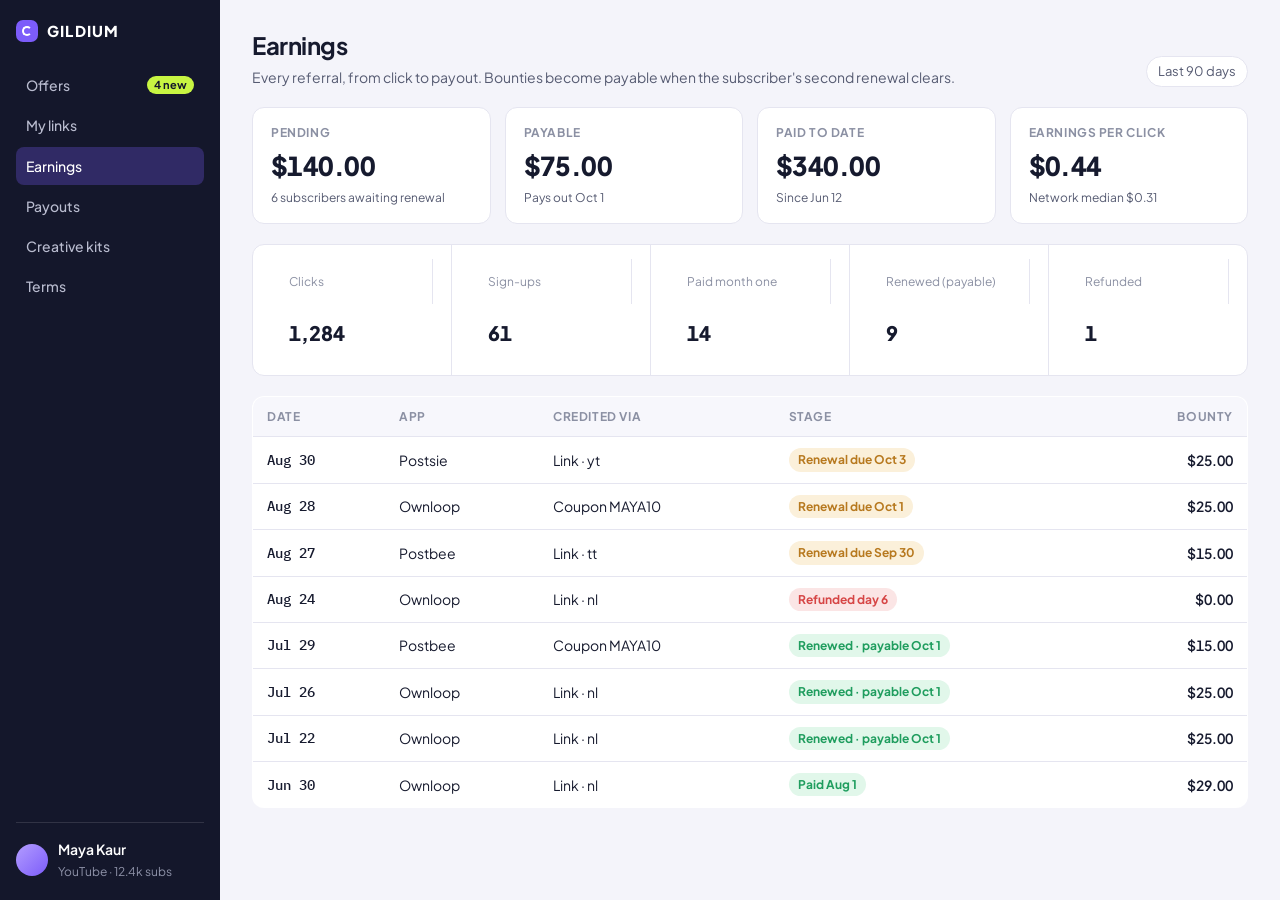
==== prototype/earnings.html @ 83ad8ab4 "site: Gildium brand restyle, build to repo root for branch-based Pages Violet hero, lime call-to-act" ====
<!doctype html><html><head><meta charset="utf-8"><title>Earnings</title><link rel="stylesheet" href="fonts.css"><link rel="stylesheet" href="app.css"></head><body><div class="app"><aside class="side"><div class="brand"><i></i>Gildium</div><nav class="nav">
<a href="#" class="">Offers <span class="n">4 new</span></a><a href="#" class="">My links</a><a href="#" class="on">Earnings</a><a href="#" class="">Payouts</a><a href="#">Creative kits</a><a href="#">Terms</a></nav>
<div class="who"><div class="avatar"></div><div><b>Maya Kaur</b><span>YouTube · 12.4k subs</span></div></div></aside>
<main class="main">
<div class="top"><div><h1>Earnings</h1><p class="sub">Every referral, from click to payout. Bounties become payable when the subscriber's second renewal clears.</p></div><span class="chip">Last 90 days</span></div>
<div class="tiles"><div class="tile"><div class="l">Pending</div><div class="v">$140.00</div><div class="d">6 subscribers awaiting renewal</div></div><div class="tile"><div class="l">Payable</div><div class="v">$75.00</div><div class="d">Pays out Oct 1</div></div><div class="tile"><div class="l">Paid to date</div><div class="v">$340.00</div><div class="d">Since Jun 12</div></div><div class="tile"><div class="l">Earnings per click</div><div class="v">$0.44</div><div class="d">Network median $0.31</div></div></div>
<div class="funnel"><div><div class="l">Clicks</div><div class="v">1,284</div></div><div><div class="l">Sign-ups</div><div class="v">61</div></div><div><div class="l">Paid month one</div><div class="v">14</div></div><div><div class="l">Renewed (payable)</div><div class="v">9</div></div><div><div class="l">Refunded</div><div class="v">1</div></div></div>
<table><thead><tr><th>Date</th><th>App</th><th>Credited via</th><th>Stage</th><th class="num">Bounty</th></tr></thead><tbody>
<tr><td class="mono">Aug 30</td><td>Postsie</td><td>Link · yt</td><td><span class="pill hold">Renewal due Oct 3</span></td><td class="num">$25.00</td></tr>
<tr><td class="mono">Aug 28</td><td>Ownloop</td><td>Coupon MAYA10</td><td><span class="pill hold">Renewal due Oct 1</span></td><td class="num">$25.00</td></tr>
<tr><td class="mono">Aug 27</td><td>Postbee</td><td>Link · tt</td><td><span class="pill hold">Renewal due Sep 30</span></td><td class="num">$15.00</td></tr>
<tr><td class="mono">Aug 24</td><td>Ownloop</td><td>Link · nl</td><td><span class="pill bad">Refunded day 6</span></td><td class="num">$0.00</td></tr>
<tr><td class="mono">Jul 29</td><td>Postbee</td><td>Coupon MAYA10</td><td><span class="pill paid">Renewed · payable Oct 1</span></td><td class="num">$15.00</td></tr>
<tr><td class="mono">Jul 26</td><td>Ownloop</td><td>Link · nl</td><td><span class="pill paid">Renewed · payable Oct 1</span></td><td class="num">$25.00</td></tr>
<tr><td class="mono">Jul 22</td><td>Ownloop</td><td>Link · nl</td><td><span class="pill paid">Renewed · payable Oct 1</span></td><td class="num">$25.00</td></tr>
<tr><td class="mono">Jun 30</td><td>Ownloop</td><td>Link · nl</td><td><span class="pill paid">Paid Aug 1</span></td><td class="num">$29.00</td></tr>
</tbody></table></main></div></body></html>
---- prototype/fonts.css ----
@font-face {
  font-family: 'IBM Plex Mono';
  font-style: normal;
  font-weight: 500;
  font-display: swap;
  src: url([data-uri]) format('woff2');
  unicode-range: U+0000-00FF, U+0131, U+0152-0153, U+02BB-02BC, U+02C6, U+02DA, U+02DC, U+0304, U+0308, U+0329, U+2000-206F, U+20AC, U+2122, U+2191, U+2193, U+2212, U+2215, U+FEFF, U+FFFD;
}
@font-face {
  font-family: 'Plus Jakarta Sans';
  font-style: normal;
  font-weight: 400;
  font-display: swap;
  src: url([data-uri]) format('woff2');
  unicode-range: U+0000-00FF, U+0131, U+0152-0153, U+02BB-02BC, U+02C6, U+02DA, U+02DC, U+0304, U+0308, U+0329, U+2000-206F, U+20AC, U+2122, U+2191, U+2193, U+2212, U+2215, U+FEFF, U+FFFD;
}
@font-face {
  font-family: 'Plus Jakarta Sans';
  font-style: normal;
  font-weight: 500;
  font-display: swap;
  src: url([data-uri]) format('woff2');
  unicode-range: U+0000-00FF, U+0131, U+0152-0153, U+02BB-02BC, U+02C6, U+02DA, U+02DC, U+0304, U+0308, U+0329, U+2000-206F, U+20AC, U+2122, U+2191, U+2193, U+2212, U+2215, U+FEFF, U+FFFD;
}
@font-face {
  font-family: 'Plus Jakarta Sans';
  font-style: normal;
  font-weight: 600;
  font-display: swap;
  src: url([data-uri]) format('woff2');
  unicode-range: U+0000-00FF, U+0131, U+0152-0153, U+02BB-02BC, U+02C6, U+02DA, U+02DC, U+0304, U+0308, U+0329, U+2000-206F, U+20AC, U+2122, U+2191, U+2193, U+2212, U+2215, U+FEFF, U+FFFD;
}
@font-face {
  font-family: 'Plus Jakarta Sans';
  font-style: normal;
  font-weight: 700;
  font-display: swap;
  src: url([data-uri]) format('woff2');
  unicode-range: U+0000-00FF, U+0131, U+0152-0153, U+02BB-02BC, U+02C6, U+02DA, U+02DC, U+0304, U+0308, U+0329, U+2000-206F, U+20AC, U+2122, U+2191, U+2193, U+2212, U+2215, U+FEFF, U+FFFD;
}
@font-face {
  font-family: 'Plus Jakarta Sans';
  font-style: normal;
  font-weight: 800;
  font-display: swap;
  src: url([data-uri]) format('woff2');
  unicode-range: U+0000-00FF, U+0131, U+0152-0153, U+02BB-02BC, U+02C6, U+02DA, U+02DC, U+0304, U+0308, U+0329, U+2000-206F, U+20AC, U+2122, U+2191, U+2193, U+2212, U+2215, U+FEFF, U+FFFD;
}
---- prototype/app.css ----
:root{
  --bg:#F4F4FA; --surface:#FFFFFF; --surface-2:#F7F7FC; --line:#E5E5F0; --line-strong:#C9C9DC;
  --ink:#161A2E; --ink-2:#565B72; --ink-3:#8B90A3;
  --accent:#7C5CFA; --accent-ink:#FFFFFF; --accent-soft:#EEEAFF;
  --lime:#C8F542; --lime-ink:#14172B;
  --paid:#1F9D5E; --paid-soft:#E1F7EA; --hold:#B7791F; --hold-soft:#FBF0DA; --bad:#D64545; --bad-soft:#FBE5E5;
  --radius:12px;
}
*{box-sizing:border-box}
html,body{margin:0;height:100%}
body{font-family:"Plus Jakarta Sans",system-ui,-apple-system,"Segoe UI",sans-serif;font-size:14px;line-height:1.45;color:var(--ink);background:var(--bg);-webkit-font-smoothing:antialiased}
.mono{font-family:"IBM Plex Mono",Menlo,Consolas,monospace;font-variant-numeric:tabular-nums}
.app{display:grid;grid-template-columns:220px 1fr;min-height:100vh}
.side{background:#14172B;color:#C9CBDA;padding:20px 16px;display:flex;flex-direction:column;gap:24px}
.brand{display:flex;align-items:center;gap:9px;font-weight:800;font-size:15px;color:#fff;letter-spacing:.08em;text-transform:uppercase}
.brand i{display:inline-block;width:22px;height:22px;border-radius:7px;background:var(--accent);position:relative}
.brand i::after{content:"";position:absolute;left:6px;top:6px;width:10px;height:10px;border-radius:50%;border:2.5px solid #fff;border-right-color:transparent;box-sizing:border-box}
.nav{display:flex;flex-direction:column;gap:2px}
.nav a{display:flex;justify-content:space-between;align-items:center;padding:9px 10px;border-radius:8px;color:#B9BCCF;text-decoration:none;font-weight:500}
.nav a.on{background:rgba(124,92,250,.28);color:#fff}
.nav a .n{font-size:11px;background:var(--lime);color:var(--lime-ink);border-radius:999px;padding:1px 7px;font-weight:700}
.side .who{margin-top:auto;display:flex;gap:10px;align-items:center;padding-top:16px;border-top:1px solid rgba(255,255,255,.12)}
.avatar{width:32px;height:32px;border-radius:50%;background:linear-gradient(135deg,#B39DFF,#7C5CFA);flex:none}
.who b{display:block;color:#fff;font-weight:600}
.who span{font-size:12px;color:#8E92A8}
.main{padding:28px 32px;display:flex;flex-direction:column;gap:20px}
.top{display:flex;justify-content:space-between;align-items:flex-end;gap:16px}
h1{font-size:24px;font-weight:700;margin:0;letter-spacing:-0.02em}
.sub{color:var(--ink-2);margin:4px 0 0}
.chips{display:flex;gap:8px;flex-wrap:wrap}
.chip{border:1px solid var(--line);background:var(--surface);border-radius:999px;padding:5px 11px;font-size:13px;color:var(--ink-2)}
.chip.on{background:var(--accent);color:#fff;border-color:var(--accent)}
.grid{display:grid;grid-template-columns:repeat(3,1fr);gap:14px}
.card{background:var(--surface);border:1px solid var(--line);border-radius:var(--radius);padding:16px;display:flex;flex-direction:column;gap:12px}
.card .hd{display:flex;gap:12px;align-items:flex-start}
.mark{width:40px;height:40px;border-radius:10px;flex:none;display:grid;place-items:center;color:#fff;font-weight:800;font-size:18px}
.card h3{margin:0;font-size:16px;font-weight:700}
.card .tag{font-size:12px;color:var(--ink-3)}
.card p{margin:0;color:var(--ink-2)}
.meta{display:flex;justify-content:space-between;align-items:flex-end;border-top:1px solid var(--line);padding-top:12px;margin-top:auto}
.bounty{font-size:22px;font-weight:800;letter-spacing:-0.02em;font-variant-numeric:tabular-nums}
.bounty small{display:block;font-size:11px;color:var(--ink-3);font-weight:600;letter-spacing:.04em;text-transform:uppercase}
.btn{background:var(--accent);color:var(--accent-ink);border:0;border-radius:9px;padding:9px 14px;font-weight:700;font-size:13px;font-family:inherit}
.btn.ghost{background:var(--surface);color:var(--ink);border:1px solid var(--line-strong)}
.pill{display:inline-flex;align-items:center;gap:6px;font-size:12px;font-weight:700;padding:3px 9px;border-radius:999px}
.pill.kitready{background:var(--paid-soft);color:var(--paid)}
.pill.new{background:var(--accent-soft);color:var(--accent)}
.pill.hold{background:var(--hold-soft);color:var(--hold)}
.pill.paid{background:var(--paid-soft);color:var(--paid)}
.pill.bad{background:var(--bad-soft);color:var(--bad)}
.pill.sub{background:var(--surface-2);color:var(--ink-2);border:1px solid var(--line)}
.two{display:grid;grid-template-columns:1.4fr 1fr;gap:16px;align-items:start}
.panel{background:var(--surface);border:1px solid var(--line);border-radius:var(--radius);padding:18px;display:flex;flex-direction:column;gap:14px}
.panel h2{margin:0;font-size:12px;font-weight:700;letter-spacing:.06em;text-transform:uppercase;color:var(--ink-3)}
.ledger{display:flex;flex-direction:column;gap:8px}
.ledger div{display:flex;align-items:baseline;gap:8px}
.ledger div span:first-child{color:var(--ink-2)}
.ledger div::after{content:"";flex:1;border-bottom:1px dotted var(--line-strong);order:2;transform:translateY(-4px)}
.ledger div span:last-child{order:3;font-weight:600;font-variant-numeric:tabular-nums}
.linkbox{display:flex;gap:8px;align-items:center;background:var(--surface-2);border:1px solid var(--line);border-radius:9px;padding:10px 12px}
.linkbox code{flex:1;font-family:"IBM Plex Mono",Menlo,monospace;font-size:13px;color:var(--ink);overflow:hidden;text-overflow:ellipsis;white-space:nowrap}
.kit{list-style:none;margin:0;padding:0;display:flex;flex-direction:column}
.kit li{display:flex;justify-content:space-between;gap:12px;padding:9px 0;border-bottom:1px solid var(--line)}
.kit li:last-child{border-bottom:0}
.kit li span:last-child{color:var(--ink-3);font-size:12px}
.tiles{display:grid;grid-template-columns:repeat(4,1fr);gap:14px}
.tile{background:var(--surface);border:1px solid var(--line);border-radius:var(--radius);padding:16px 18px}
.tile .l{font-size:12px;color:var(--ink-3);text-transform:uppercase;letter-spacing:.05em;font-weight:700}
.tile .v{font-size:26px;font-weight:800;letter-spacing:-0.02em;margin-top:6px;font-variant-numeric:tabular-nums}
.tile .d{font-size:12px;color:var(--ink-2);margin-top:4px}
table{width:100%;border-collapse:collapse;background:var(--surface);border:1px solid var(--line);border-radius:var(--radius);overflow:hidden}
th,td{padding:11px 14px;text-align:left;border-bottom:1px solid var(--line);vertical-align:middle}
th{font-size:12px;color:var(--ink-3);text-transform:uppercase;letter-spacing:.05em;font-weight:700;background:var(--surface-2)}
tr:last-child td{border-bottom:0}
td.num{font-variant-numeric:tabular-nums;text-align:right;font-weight:600}
th.num{text-align:right}
.funnel{display:flex;gap:0;background:var(--surface);border:1px solid var(--line);border-radius:var(--radius);overflow:hidden}
.funnel div{flex:1;padding:14px 18px;border-right:1px solid var(--line)}
.funnel div:last-child{border-right:0}
.funnel .l{font-size:12px;color:var(--ink-3)}
.funnel .v{font-size:20px;font-weight:800;font-variant-numeric:tabular-nums}
.shot{height:150px;border-radius:10px;background:linear-gradient(160deg,#F1EEFF,#E4DEFF);border:1px solid var(--line);position:relative;overflow:hidden}
.shot::before{content:"";position:absolute;left:14px;top:14px;right:14px;height:10px;border-radius:4px;background:#CFC6F5}
.shot::after{content:"";position:absolute;left:14px;top:34px;width:55%;bottom:14px;border-radius:6px;background:#fff;border:1px solid var(--line)}
.about p{margin:0 0 10px;color:var(--ink-2)}
.note{font-size:12px;color:var(--ink-3)}
.otype{font-size:11px;font-weight:700;letter-spacing:.06em;text-transform:uppercase;color:var(--accent)}
.net{display:inline-flex;align-items:center;gap:6px;font-weight:600}
.net i{width:8px;height:8px;border-radius:2px;display:inline-block;background:var(--accent)}
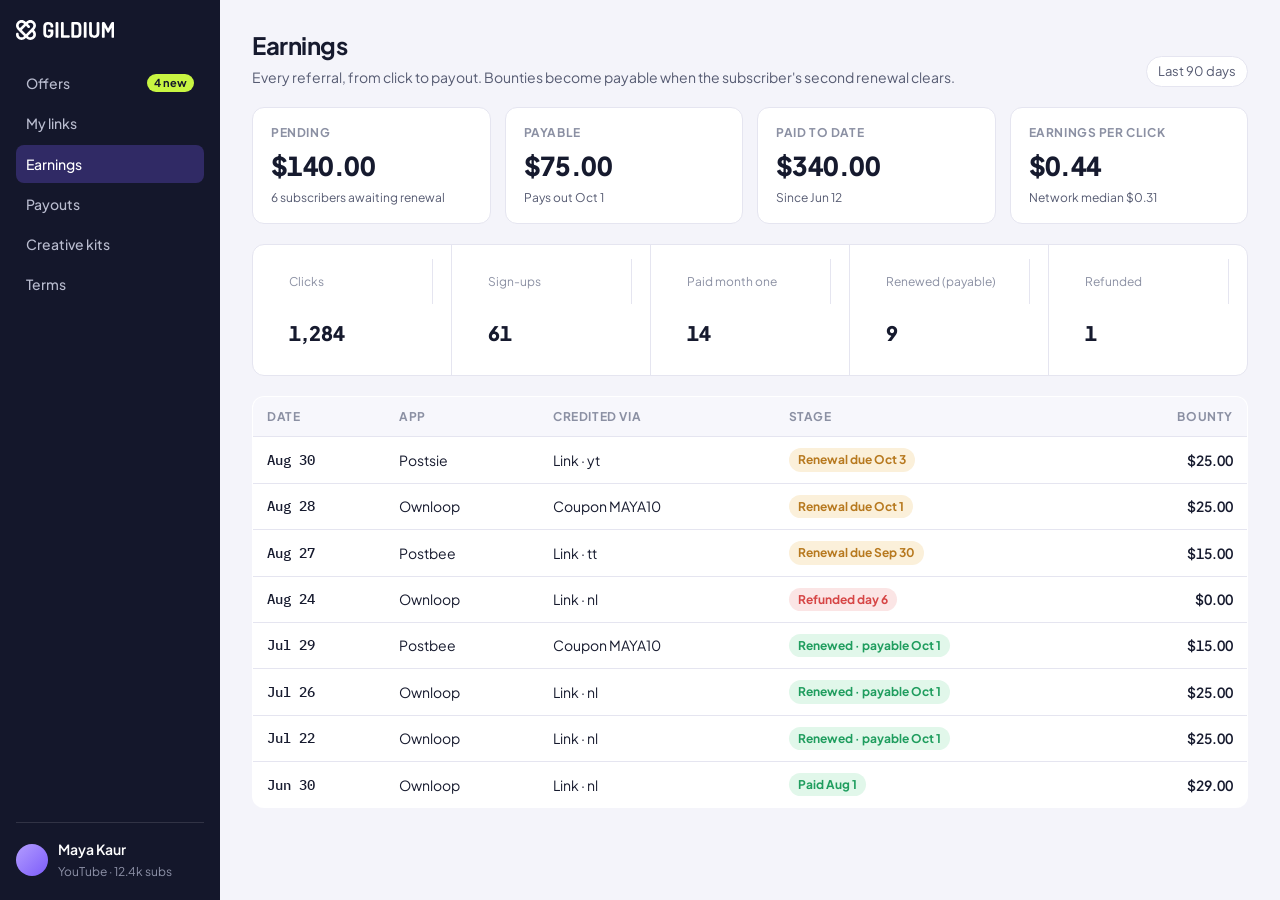
==== commit ebdb8f5a: "site: Gildium logo, product favicons, screenshot per step, drop iOS wording Logo SVG in the header, " ====
--- a/prototype/earnings.html
+++ b/prototype/earnings.html
@@ -1,4 +1,5 @@
-<!doctype html><html><head><meta charset="utf-8"><title>Earnings</title><link rel="stylesheet" href="fonts.css"><link rel="stylesheet" href="app.css"></head><body><div class="app"><aside class="side"><div class="brand"><i></i>Gildium</div><nav class="nav">
+<!doctype html><html><head><meta charset="utf-8"><title>Earnings</title><link rel="stylesheet" href="fonts.css"><link rel="stylesheet" href="app.css"></head><body><div class="app"><aside class="side"><div class="brand"><svg class="" aria-label="Gildium" role="img" width="118" height="24" viewBox="0 0 118 24" fill="none" xmlns="http://www.w3.org/2000/svg"><path d="M17.2554 -1.14441e-05C15.4596 0.00258827 13.7451 0.7523 12.4754 2.02456L11.976 2.52477L11.4148 1.96245C10.1518 0.696924 8.47266 -1.14441e-05 6.68662 -1.14441e-05C4.90042 -1.14441e-05 3.2214 0.696924 1.9584 1.96245C-0.648682 4.57473 -0.648682 8.82532 1.9584 11.4376L4.76608 14.2509L9.72986 19.2244L9.21187 19.7434C7.84077 21.1173 5.55918 21.1557 4.19389 19.776C3.53788 19.113 3.17683 18.2342 3.17683 17.3C3.17683 17.1688 3.18385 17.0386 3.1982 16.91C3.25041 16.4371 3.07622 15.9674 2.74035 15.6308C1.8042 14.6928 0.182738 15.2443 0.03969 16.5633C0.0132788 16.8064 0 17.0522 0 17.3C0 19.0896 0.695542 20.7723 1.9584 22.0377C3.26201 23.3439 4.97431 23.9969 6.68662 23.9969C8.39907 23.9969 10.1114 23.3439 11.4148 22.0377L11.9762 21.4752L12.5375 22.0377C13.8006 23.3032 15.4796 24 17.2658 24C19.0518 24 20.7308 23.3032 21.994 22.0377C23.2567 20.7723 23.9522 19.0896 23.9522 17.3C23.9522 15.5104 23.2567 13.8279 21.994 12.5624L21.4326 12.0001L21.994 11.4376C24.6009 8.82532 24.6009 4.57473 21.994 1.96245C20.7308 0.696772 19.0515 -1.14441e-05 17.2655 -1.14441e-05C17.2621 -1.14441e-05 17.2587 -1.14441e-05 17.2554 -1.14441e-05ZM16.3617 9.16965C16.9818 8.54813 16.9818 7.54052 16.3617 6.91885L14.2225 4.77557L14.7404 4.25685C15.4096 3.58608 16.3122 3.18484 17.2589 3.183C18.1989 3.18132 19.083 3.54722 19.7475 4.2131C21.116 5.58433 21.116 7.81556 19.7475 9.18678L19.1863 9.74926L18.4375 10.4996L11.976 16.9736L7.01241 12.0001L11.976 7.02638L14.1152 9.16965C14.4253 9.48049 14.8318 9.63591 15.2384 9.63591C15.6449 9.63591 16.0515 9.48049 16.3617 9.16965ZM4.20473 9.18678C2.83638 7.81556 2.83638 5.58433 4.20473 4.2131C4.88898 3.52749 5.78772 3.18484 6.68662 3.18484C7.58536 3.18484 8.48442 3.52764 9.16851 4.2131L9.72986 4.77557L4.76608 9.74926L4.20473 9.18678ZM14.741 19.744L14.2225 19.2244L19.1863 14.2509L19.7475 14.8132C20.4798 15.5471 20.849 16.5482 20.7635 17.5971C20.7047 18.3185 20.4206 19.0087 19.9542 19.5614C19.2817 20.3588 18.326 20.8069 17.3004 20.8168C17.2897 20.8168 17.2789 20.817 17.2681 20.817C16.3192 20.817 15.4127 20.417 14.741 19.744Z" fill="currentColor"/><path d="M114.652 9.22145L111.639 14.5891C111.355 15.1053 110.917 15.2601 110.505 15.2601C110.093 15.2601 109.681 15.1053 109.398 14.5891L106.436 9.015V20.3181C106.436 21.0149 105.586 21.3762 104.762 21.3762C103.912 21.3762 103.088 21.0149 103.088 20.3181V4.18923C103.088 2.95053 103.912 2.51183 104.762 2.51183C105.972 2.51183 106.513 2.76989 107.363 4.29245L110.531 10.0731L113.699 4.29245C114.549 2.76989 115.115 2.51183 116.326 2.51183C117.176 2.51183 118 2.95053 118 4.18923V20.3181C118 21.0149 117.15 21.3762 116.326 21.3762C115.476 21.3762 114.652 21.0149 114.652 20.3181V9.22145Z" fill="currentColor"/><path d="M96.733 15.6214V3.54407C96.733 2.8215 97.5571 2.51183 98.407 2.51183C99.2312 2.51183 100.081 2.8215 100.081 3.54407V15.6214C100.081 19.931 97.3511 21.531 93.8999 21.531C90.423 21.531 87.7188 19.931 87.7188 15.6214V3.54407C87.7188 2.8215 88.5429 2.51183 89.3928 2.51183C90.217 2.51183 91.0669 2.8215 91.0669 3.54407V15.6214C91.0669 17.6343 92.1228 18.5891 93.8999 18.5891C95.677 18.5891 96.733 17.6343 96.733 15.6214Z" fill="currentColor"/><path d="M81.3574 20.3181V3.54407C81.3574 2.8215 82.1816 2.51183 83.0315 2.51183C83.8556 2.51183 84.7056 2.8215 84.7056 3.54407V20.3181C84.7056 21.0149 83.8556 21.3762 83.0315 21.3762C82.1816 21.3762 81.3574 21.0149 81.3574 20.3181Z" fill="currentColor"/><path d="M67.8855 2.51183H72.4441C75.8438 2.51183 78.4965 4.11181 78.4965 8.42145V15.4666C78.4965 19.7762 75.8438 21.3762 72.4441 21.3762H67.8855C67.0098 21.3762 66.4175 20.8859 66.4175 20.3439V3.54407C66.4175 3.00214 67.0098 2.51183 67.8855 2.51183ZM72.4441 5.45374H69.7656V18.4343H72.4441C74.1439 18.4343 75.1484 17.4794 75.1484 15.4666V8.42145C75.1484 6.40857 74.1439 5.45374 72.4441 5.45374Z" fill="currentColor"/><path d="M63.5747 21.3762H55.4104C54.6635 21.3762 53.9424 21.0149 53.9424 20.3181V3.54407C53.9424 2.8215 54.7665 2.51183 55.6164 2.51183C56.4406 2.51183 57.2905 2.8215 57.2905 3.54407V18.4343H63.5747C64.2443 18.4343 64.5791 19.1568 64.5791 19.9052C64.5791 20.6278 64.2443 21.3762 63.5747 21.3762Z" fill="currentColor"/><path d="M47.5039 20.3181V3.54407C47.5039 2.8215 48.3281 2.51183 49.178 2.51183C50.0021 2.51183 50.852 2.8215 50.852 3.54407V20.3181C50.852 21.0149 50.0021 21.3762 49.178 21.3762C48.3281 21.3762 47.5039 21.0149 47.5039 20.3181Z" fill="currentColor"/><path d="M41.4912 8.00849C41.4139 6.7956 41.0018 5.45367 38.8127 5.45367C37.0871 5.45367 36.1084 6.40851 36.1084 8.42139V15.6213C36.1084 17.6342 37.0871 18.5891 38.7869 18.5891C40.461 18.5891 41.4912 17.6342 41.4912 15.6213V14.0988H39.405C38.7354 14.0988 38.3748 13.4536 38.3748 12.7826C38.3748 12.1375 38.7354 11.4665 39.405 11.4665H43.7833C44.453 11.4665 44.8393 11.9827 44.8393 12.5504V15.6213C44.8393 19.931 42.1865 21.531 38.7869 21.531C35.3873 21.531 32.7603 19.931 32.7603 15.6213V8.42139C32.7603 4.11175 35.413 2.51176 38.6839 2.51176C42.238 2.51176 44.8393 4.36981 44.8393 7.46656C44.8393 8.75687 44.2727 9.06655 43.1652 9.06655C42.2638 9.06655 41.5169 8.80849 41.4912 8.00849Z" fill="currentColor"/></svg>
+</div><nav class="nav">
 <a href="#" class="">Offers <span class="n">4 new</span></a><a href="#" class="">My links</a><a href="#" class="on">Earnings</a><a href="#" class="">Payouts</a><a href="#">Creative kits</a><a href="#">Terms</a></nav>
 <div class="who"><div class="avatar"></div><div><b>Maya Kaur</b><span>YouTube · 12.4k subs</span></div></div></aside>
 <main class="main">
--- a/prototype/app.css
+++ b/prototype/app.css
@@ -13,8 +13,7 @@
 .app{display:grid;grid-template-columns:220px 1fr;min-height:100vh}
 .side{background:#14172B;color:#C9CBDA;padding:20px 16px;display:flex;flex-direction:column;gap:24px}
 .brand{display:flex;align-items:center;gap:9px;font-weight:800;font-size:15px;color:#fff;letter-spacing:.08em;text-transform:uppercase}
-.brand i{display:inline-block;width:22px;height:22px;border-radius:7px;background:var(--accent);position:relative}
-.brand i::after{content:"";position:absolute;left:6px;top:6px;width:10px;height:10px;border-radius:50%;border:2.5px solid #fff;border-right-color:transparent;box-sizing:border-box}
+.brand svg{height:20px;width:auto;display:block}
 .nav{display:flex;flex-direction:column;gap:2px}
 .nav a{display:flex;justify-content:space-between;align-items:center;padding:9px 10px;border-radius:8px;color:#B9BCCF;text-decoration:none;font-weight:500}
 .nav a.on{background:rgba(124,92,250,.28);color:#fff}
@@ -87,3 +86,6 @@
 .otype{font-size:11px;font-weight:700;letter-spacing:.06em;text-transform:uppercase;color:var(--accent)}
 .net{display:inline-flex;align-items:center;gap:6px;font-weight:600}
 .net i{width:8px;height:8px;border-radius:2px;display:inline-block;background:var(--accent)}
+.mark{position:relative;overflow:hidden}
+.mark img{position:absolute;inset:0;width:100%;height:100%;object-fit:contain;padding:6px;box-sizing:border-box;background:#fff;border:1px solid var(--line);border-radius:inherit;display:none}
+.mark.has-icon img{display:block}
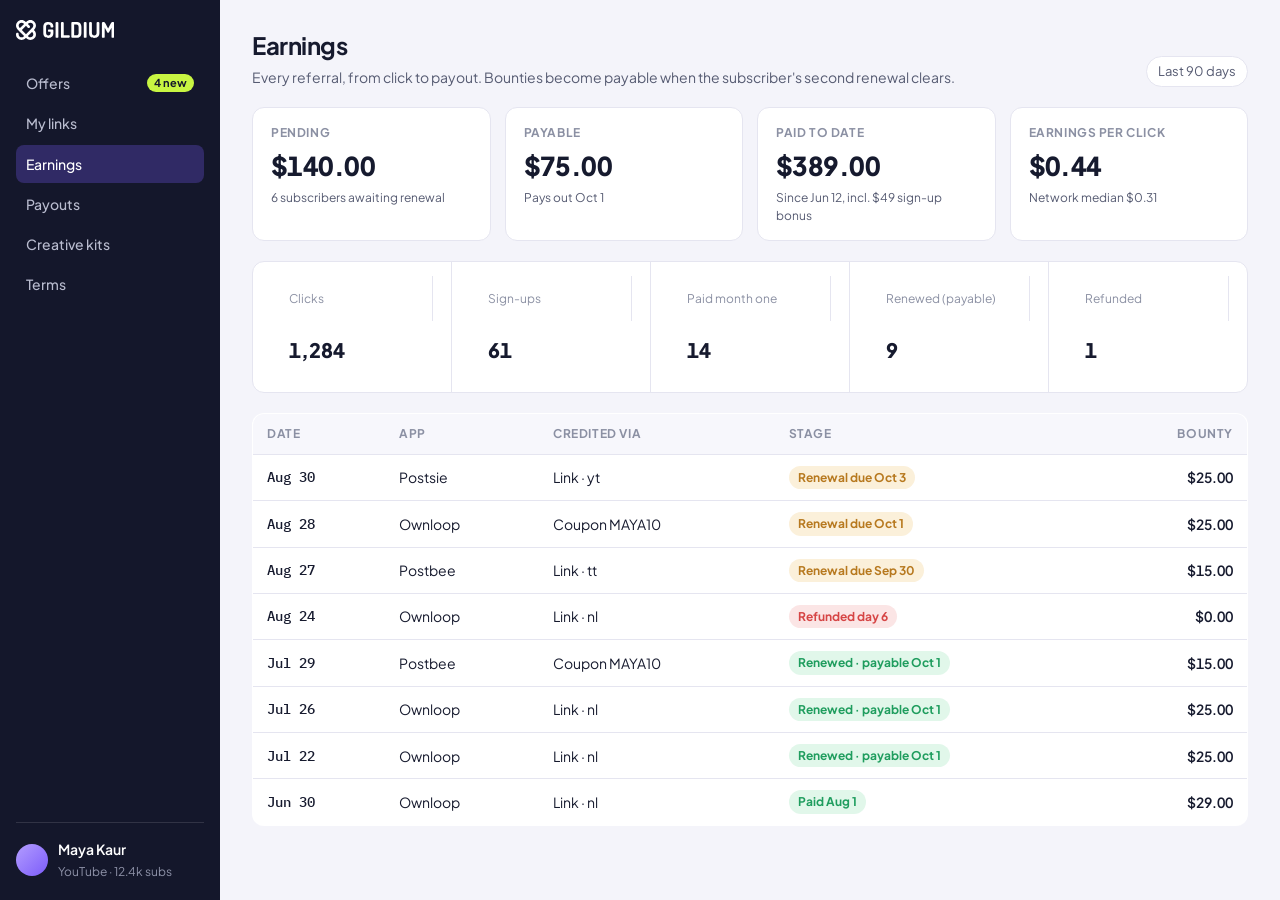
==== commit 44993071: "site: sign-up bonus in terms, example, FAQ, nav and dashboard screens Co-Authored-By: Claude Fable 5" ====
--- a/prototype/earnings.html
+++ b/prototype/earnings.html
@@ -4,7 +4,7 @@
 <div class="who"><div class="avatar"></div><div><b>Maya Kaur</b><span>YouTube · 12.4k subs</span></div></div></aside>
 <main class="main">
 <div class="top"><div><h1>Earnings</h1><p class="sub">Every referral, from click to payout. Bounties become payable when the subscriber's second renewal clears.</p></div><span class="chip">Last 90 days</span></div>
-<div class="tiles"><div class="tile"><div class="l">Pending</div><div class="v">$140.00</div><div class="d">6 subscribers awaiting renewal</div></div><div class="tile"><div class="l">Payable</div><div class="v">$75.00</div><div class="d">Pays out Oct 1</div></div><div class="tile"><div class="l">Paid to date</div><div class="v">$340.00</div><div class="d">Since Jun 12</div></div><div class="tile"><div class="l">Earnings per click</div><div class="v">$0.44</div><div class="d">Network median $0.31</div></div></div>
+<div class="tiles"><div class="tile"><div class="l">Pending</div><div class="v">$140.00</div><div class="d">6 subscribers awaiting renewal</div></div><div class="tile"><div class="l">Payable</div><div class="v">$75.00</div><div class="d">Pays out Oct 1</div></div><div class="tile"><div class="l">Paid to date</div><div class="v">$389.00</div><div class="d">Since Jun 12, incl. $49 sign-up bonus</div></div><div class="tile"><div class="l">Earnings per click</div><div class="v">$0.44</div><div class="d">Network median $0.31</div></div></div>
 <div class="funnel"><div><div class="l">Clicks</div><div class="v">1,284</div></div><div><div class="l">Sign-ups</div><div class="v">61</div></div><div><div class="l">Paid month one</div><div class="v">14</div></div><div><div class="l">Renewed (payable)</div><div class="v">9</div></div><div><div class="l">Refunded</div><div class="v">1</div></div></div>
 <table><thead><tr><th>Date</th><th>App</th><th>Credited via</th><th>Stage</th><th class="num">Bounty</th></tr></thead><tbody>
 <tr><td class="mono">Aug 30</td><td>Postsie</td><td>Link · yt</td><td><span class="pill hold">Renewal due Oct 3</span></td><td class="num">$25.00</td></tr>
--- a/prototype/app.css
+++ b/prototype/app.css
@@ -87,5 +87,4 @@
 .net{display:inline-flex;align-items:center;gap:6px;font-weight:600}
 .net i{width:8px;height:8px;border-radius:2px;display:inline-block;background:var(--accent)}
 .mark{position:relative;overflow:hidden}
-.mark img{position:absolute;inset:0;width:100%;height:100%;object-fit:contain;padding:6px;box-sizing:border-box;background:#fff;border:1px solid var(--line);border-radius:inherit;display:none}
-.mark.has-icon img{display:block}
+.mark img{position:absolute;inset:0;width:100%;height:100%;object-fit:cover;background:#fff;border-radius:inherit;display:block}
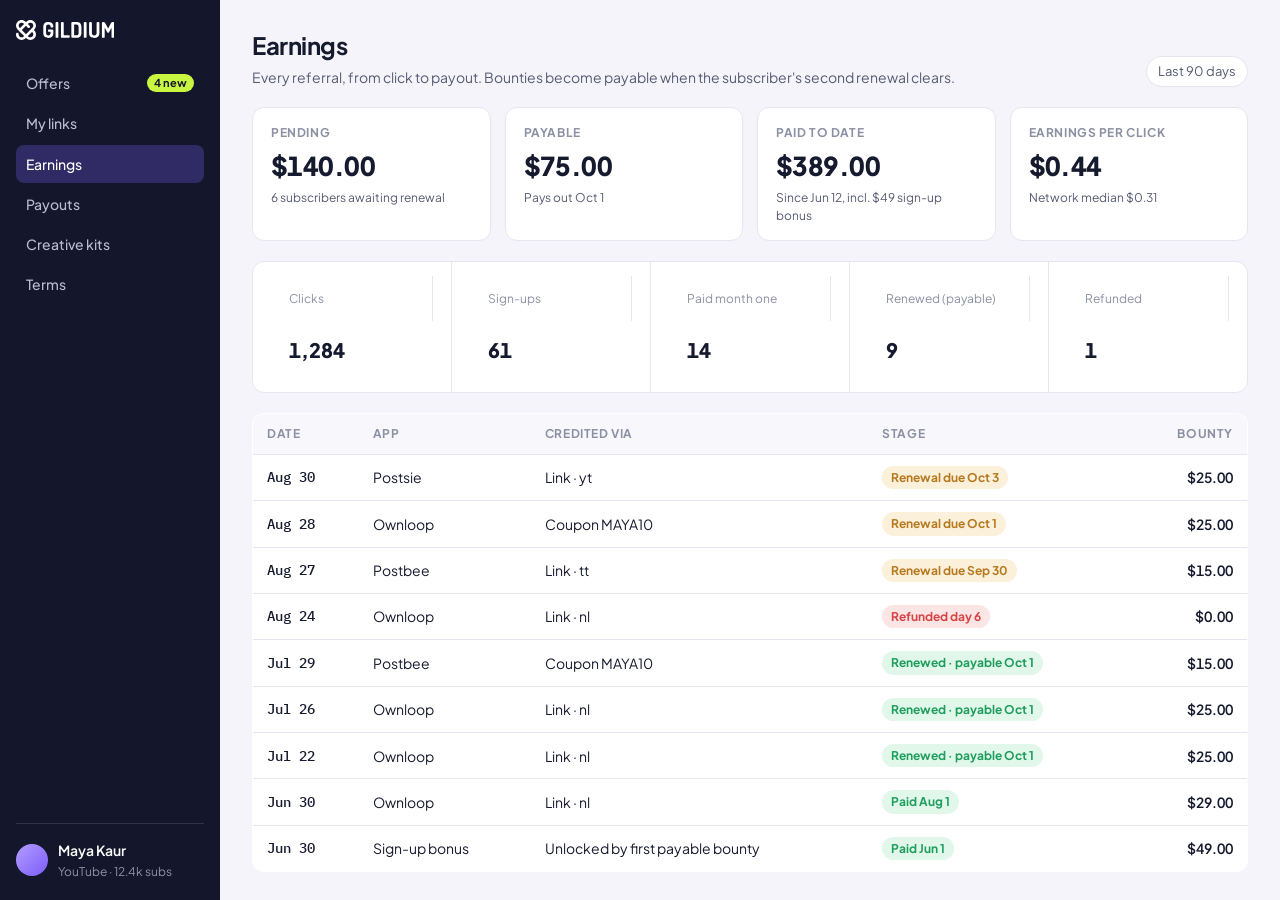
==== commit e0381888: "site: bonus row in earnings screen Co-Authored-By: Claude Fable 5.1 <noreply@anthropic.com> Claude-S" ====
--- a/prototype/earnings.html
+++ b/prototype/earnings.html
@@ -15,4 +15,5 @@
 <tr><td class="mono">Jul 26</td><td>Ownloop</td><td>Link · nl</td><td><span class="pill paid">Renewed · payable Oct 1</span></td><td class="num">$25.00</td></tr>
 <tr><td class="mono">Jul 22</td><td>Ownloop</td><td>Link · nl</td><td><span class="pill paid">Renewed · payable Oct 1</span></td><td class="num">$25.00</td></tr>
 <tr><td class="mono">Jun 30</td><td>Ownloop</td><td>Link · nl</td><td><span class="pill paid">Paid Aug 1</span></td><td class="num">$29.00</td></tr>
+<tr><td class="mono">Jun 30</td><td>Sign-up bonus</td><td>Unlocked by first payable bounty</td><td><span class="pill paid">Paid Jun 1</span></td><td class="num">$49.00</td></tr>
 </tbody></table></main></div></body></html>
